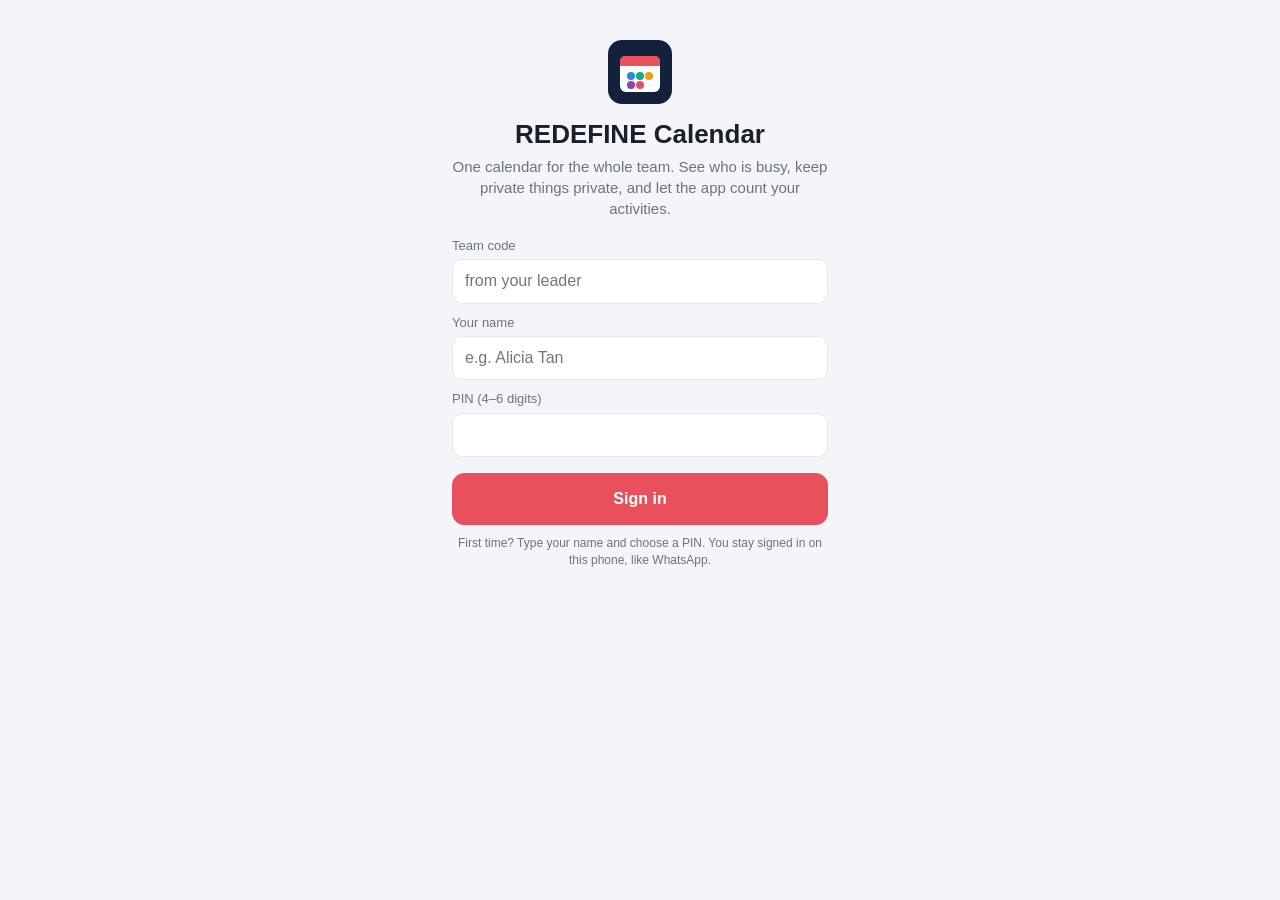
==== docs/index.html @ 8f5ff5dd "REDEFINE Calendar: team calendar, activity counting, comments and pop-ups Co-Authored-By: Claude Opu" ====
<!doctype html>
<html lang="en">
<head>
<meta charset="utf-8">
<meta name="viewport" content="width=device-width, initial-scale=1, viewport-fit=cover">
<title>REDEFINE Calendar</title>
<meta name="description" content="One calendar for the whole REDEFINE team: see everyone's work, keep private things private, and count activities automatically.">
<meta name="theme-color" content="#14213D">
<meta name="apple-mobile-web-app-capable" content="yes">
<meta name="mobile-web-app-capable" content="yes">
<meta name="apple-mobile-web-app-status-bar-style" content="black-translucent">
<meta name="apple-mobile-web-app-title" content="REDEFINE Cal">
<link rel="manifest" href="manifest.webmanifest">
<link rel="icon" href="icons/icon.svg" type="image/svg+xml">
<link rel="apple-touch-icon" href="icons/apple-touch-icon.png">
<link rel="stylesheet" href="style.css">
</head>
<body>
<div id="app"></div>
<div id="banner" role="status" aria-live="polite"></div>
<div id="toasts" aria-live="polite"></div>
<div id="modal-root"></div>
<script src="config.js"></script>
<script src="core.js"></script>
<script src="app.js"></script>
</body>
</html>
---- docs/style.css ----
:root {
  --navy: #14213D; --coral: #E8505B; --bg: #F4F5F9; --card: #FFFFFF; --text: #1B1F2A; --muted: #6B7280; --line: #E5E7EB;
  --soft: #EEF0F5; --green: #10AC84; --gold: #E1A100; --warn: #D97706; --bad: #DC2626;
  --safe-b: env(safe-area-inset-bottom, 0px); --safe-t: env(safe-area-inset-top, 0px);
}
@media (prefers-color-scheme: dark) {
  :root { --bg: #0F1320; --card: #1A2033; --text: #E8EAF0; --muted: #9AA3B5; --line: #2A3148; --soft: #232A40; }
}
* { box-sizing: border-box; }
html, body { margin: 0; background: var(--bg); color: var(--text); font: 15px/1.4 -apple-system, BlinkMacSystemFont, "Segoe UI", Roboto, "Helvetica Neue", Arial, "PingFang SC", "Microsoft YaHei", sans-serif; -webkit-tap-highlight-color: transparent; }
body.locked { overflow: hidden; }
#app { max-width: 720px; margin: 0 auto; min-height: 100vh; padding-bottom: calc(76px + var(--safe-b)); }
a { color: inherit; text-decoration: none; }
button { font: inherit; color: inherit; cursor: pointer; }
input, select, textarea { font: inherit; color: var(--text); background: var(--card); border: 1px solid var(--line); border-radius: 10px; padding: 10px 12px; width: 100%; font-size: 16px; }
input:focus, select:focus, textarea:focus { outline: 2px solid var(--coral); border-color: transparent; }
label { display: block; font-size: 13px; color: var(--muted); margin: 10px 0 0; }
label input, label select, label textarea { margin-top: 4px; }
h1, h2, h3, h4 { margin: 0 0 6px; line-height: 1.2; }
h4 { font-size: 15px; }
p { margin: 6px 0; }
.muted { color: var(--muted); } .tiny { font-size: 12px; } .small { font-size: 13px; } .center { text-align: center; }
.ok-t { color: var(--green); font-weight: 600; } .warn-t { color: var(--warn); font-weight: 600; }
.row { display: flex; gap: 8px; flex-wrap: wrap; align-items: center; margin-top: 10px; } .row.end { justify-content: flex-end; } .row.between { justify-content: space-between; margin: 0; }
.grow { flex: 1; min-width: 0; }
main { padding: 12px 14px; }

/* buttons */
.btn { border: 1px solid var(--line); background: var(--card); border-radius: 12px; padding: 10px 16px; font-weight: 600; display: inline-flex; align-items: center; justify-content: center; gap: 6px; min-height: 42px; }
.btn.primary { background: var(--coral); border-color: var(--coral); color: #fff; }
.btn.danger { background: var(--bad); border-color: var(--bad); color: #fff; }
.btn.danger.ghost { background: transparent; color: var(--bad); border-color: var(--line); }
.btn.ghost { background: transparent; }
.btn.big { width: 100%; padding: 14px; font-size: 16px; }
.btn.tiny { min-height: 32px; padding: 5px 10px; font-size: 13px; border-radius: 9px; }
.btn:disabled { opacity: .5; }
.link { background: none; border: 0; color: var(--coral); padding: 2px 4px; font-weight: 600; } .link.danger { color: var(--bad); }
.icon-btn { background: none; border: 0; font-size: 20px; width: 40px; height: 40px; display: inline-flex; align-items: center; justify-content: center; border-radius: 10px; color: #fff; }
.file input { display: none; }
.file { margin-top: 8px; }

/* header + tabs */
.top { position: sticky; top: 0; z-index: 20; background: var(--navy); color: #fff; display: flex; align-items: center; gap: 8px; padding: calc(8px + var(--safe-t)) 12px 8px; min-height: 52px; }
.top h2 { font-size: 17px; margin: 0; flex: 1; white-space: nowrap; overflow: hidden; text-overflow: ellipsis; }
.top .back { font-size: 32px; line-height: 1; width: 32px; color: #fff; }
.brand { display: inline-flex; }
.sample { background: #FFF4D6; color: #6B4E00; text-align: center; font-size: 12px; padding: 4px; font-weight: 600; }
.offline { background: var(--warn); color: #fff; text-align: center; font-size: 13px; padding: 5px; }
.tabs { position: fixed; bottom: 0; left: 0; right: 0; z-index: 30; display: flex; background: var(--card); border-top: 1px solid var(--line); padding-bottom: var(--safe-b); max-width: 720px; margin: 0 auto; }
.tabs a { flex: 1; text-align: center; padding: 7px 0 6px; font-size: 11px; color: var(--muted); }
.tabs a.on { color: var(--coral); font-weight: 700; }
.tabs .ti { display: block; font-size: 21px; position: relative; width: 30px; margin: 0 auto; }
.badge { position: absolute; top: -4px; right: -12px; background: var(--coral); color: #fff; font-style: normal; font-size: 10px; font-weight: 700; border-radius: 10px; padding: 1px 5px; min-width: 18px; line-height: 15px; }
.fab { position: fixed; right: max(16px, calc(50vw - 344px)); bottom: calc(78px + var(--safe-b)); z-index: 25; width: 58px; height: 58px; border-radius: 50%; border: 0; background: var(--coral); color: #fff; font-size: 32px; box-shadow: 0 6px 18px rgba(232, 80, 91, .45); }

/* avatars + pills */
.av { display: inline-flex; align-items: center; justify-content: center; width: 26px; height: 26px; border-radius: 50%; color: #fff; font-size: 11px; font-weight: 700; flex: none; vertical-align: middle; overflow: hidden; }
.av-xs { width: 18px; height: 18px; font-size: 8px; } .av-sm { width: 24px; height: 24px; font-size: 10px; } .av-md { width: 44px; height: 44px; font-size: 15px; } .av-lg { width: 60px; height: 60px; font-size: 22px; }
.pill { display: inline-block; font-size: 11px; font-weight: 600; padding: 1px 7px; border-radius: 20px; margin: 3px 4px 0 0; }
.pill.grey { background: var(--soft); color: var(--muted); } .pill.green { background: #D1FAE5; color: #065F46; } .pill.gold { background: #FEF3C7; color: #92400E; } .pill.warn { background: #FFEDD5; color: #9A3412; }

/* calendar */
.seg { display: flex; background: var(--soft); border-radius: 12px; padding: 3px; margin-bottom: 10px; }
.seg button { flex: 1; border: 0; background: none; padding: 8px 4px; border-radius: 9px; font-size: 13px; font-weight: 600; color: var(--muted); }
.seg button.on { background: var(--card); color: var(--text); box-shadow: 0 1px 3px rgba(0, 0, 0, .1); }
.chips { display: flex; gap: 6px; overflow-x: auto; padding-bottom: 6px; margin: 0 -14px 6px; padding-left: 14px; padding-right: 14px; scrollbar-width: none; }
.chips::-webkit-scrollbar { display: none; }
.chip { flex: none; border: 1px solid var(--line); background: var(--card); border-radius: 20px; padding: 5px 11px 5px 7px; font-size: 13px; display: inline-flex; align-items: center; gap: 5px; }
.chip i { width: 10px; height: 10px; border-radius: 50%; }
.chip.on { background: var(--navy); color: #fff; border-color: var(--navy); }
.confirm-bar { display: flex; align-items: center; gap: 6px; background: #FFF7E6; color: #7C4A00; border: 1px solid #FCD9A0; border-radius: 12px; padding: 10px 12px; font-size: 14px; margin: 4px 0 10px; }
.confirm-bar span { margin-left: auto; font-size: 20px; }
.monthnav { display: flex; align-items: center; gap: 6px; margin: 4px 0 8px; }
.monthnav b { font-size: 18px; flex: 1; text-align: center; }
.nav { border: 0; background: var(--soft); width: 38px; height: 38px; border-radius: 10px; font-size: 22px; }
.grid { background: var(--card); border-radius: 14px; overflow: hidden; border: 1px solid var(--line); }
.gh, .gw { display: grid; grid-template-columns: repeat(7, minmax(0, 1fr)); }
.gh span { text-align: center; font-size: 11px; color: var(--muted); padding: 5px 0; font-weight: 600; }
.gd { border: 0; border-top: 1px solid var(--line); border-left: 1px solid var(--line); background: none; min-height: 74px; padding: 2px 1px 3px; text-align: left; display: flex; flex-direction: column; gap: 1px; overflow: hidden; }
.gw .gd:first-child { border-left: 0; }
.gd.dim { opacity: .4; }
.gd .dn { font-size: 12px; font-weight: 600; padding: 1px 4px; align-self: flex-start; border-radius: 10px; }
.gd.today .dn { background: var(--coral); color: #fff; }
.gd.sel { background: rgba(232, 80, 91, .08); box-shadow: inset 0 0 0 2px var(--coral); }
.bar { display: block; font-size: 9.5px; line-height: 13px; padding: 0 3px; border-radius: 3px; background: var(--c); color: #fff; white-space: nowrap; overflow: hidden; text-overflow: clip; }
.bar.busy { background: repeating-linear-gradient(135deg, #9CA3AF 0 4px, #B6BCC6 4px 8px); }
.bar.x { opacity: .45; text-decoration: line-through; }
.more { font-size: 9.5px; color: var(--muted); padding-left: 3px; }
.agenda { margin-top: 14px; }
.agenda h3 { font-size: 14px; color: var(--muted); font-weight: 700; margin: 0 0 6px; }
.empty { color: var(--muted); text-align: center; padding: 18px 0; } .empty.small { padding: 6px 0; text-align: left; }
.ev { display: flex; gap: 10px; align-items: flex-start; background: var(--card); border-radius: 12px; padding: 10px 12px; margin-bottom: 7px; border-left: 5px solid var(--c); }
.ev.busy { border-left-color: #9CA3AF; background: repeating-linear-gradient(135deg, var(--card) 0 10px, var(--soft) 10px 20px); }
.ev.x { opacity: .55; }
.ev .et { width: 74px; flex: none; font-size: 12px; color: var(--muted); font-weight: 600; }
.ev .eb { flex: 1; min-width: 0; }
.ev .eb b { display: block; font-size: 15px; overflow-wrap: anywhere; }
.ev .eb small { color: var(--muted); font-size: 12px; display: flex; align-items: center; gap: 4px; flex-wrap: wrap; }
.ev .with { display: flex; align-items: center; } .ev .with .av { margin-left: -5px; border: 2px solid var(--card); }

/* team day */
.freenow { background: var(--card); border-radius: 12px; padding: 9px 12px; margin: 0 0 8px; font-size: 14px; }
.team { background: var(--card); border-radius: 14px; border: 1px solid var(--line); overflow: hidden; }
.tr { display: flex; border-top: 1px solid var(--line); min-height: 44px; }
.tr.th { border-top: 0; min-height: 22px; }
.tn { width: 74px; flex: none; display: flex; align-items: center; gap: 4px; padding: 0 6px; font-size: 12px; font-weight: 600; border-right: 1px solid var(--line); overflow: hidden; white-space: nowrap; }
.tl { position: relative; flex: 1; background-image: repeating-linear-gradient(90deg, transparent 0, transparent calc(12.5% - 1px), var(--line) calc(12.5% - 1px), var(--line) 12.5%); }
.tl.hours { background: none; }
.tl.hours span { position: absolute; top: 3px; font-size: 10px; color: var(--muted); transform: translateX(-2px); }
.rows { position: relative; }
.rows { --nw: 74px; }
.rows .now { position: absolute; top: 0; bottom: 0; width: 2px; background: var(--coral); pointer-events: none; }
.blk { position: absolute; top: 6px; bottom: 6px; background: var(--c); color: #fff; font-size: 10px; line-height: 1.2; border-radius: 5px; padding: 2px 3px; overflow: hidden; white-space: nowrap; box-shadow: 0 0 0 1px var(--card); }
.blk.busy { background: repeating-linear-gradient(135deg, #9CA3AF 0 4px, #B6BCC6 4px 8px); color: #1F2937; }
.allday { position: absolute; left: 2px; right: 2px; top: 1px; font-size: 9px; color: var(--muted); white-space: nowrap; overflow: hidden; }

/* cards */
.card { background: var(--card); border-radius: 14px; padding: 14px; margin-bottom: 12px; box-shadow: 0 1px 2px rgba(0, 0, 0, .04); }
.evhead { border-top: 6px solid var(--c); }
.evhead h2 { font-size: 20px; overflow-wrap: anywhere; }
.notes { white-space: pre-wrap; background: var(--soft); border-radius: 10px; padding: 8px 10px; }
.outs { display: flex; gap: 6px; flex-wrap: wrap; margin-top: 6px; }
.out { flex: 1; min-width: 90px; border: 2px solid var(--green); color: var(--green); background: transparent; border-radius: 12px; padding: 10px 6px; font-weight: 700; }
.out.gold { border-color: var(--gold); color: var(--gold); } .out.grey { border-color: var(--line); color: var(--muted); }
.out.on { background: var(--green); color: #fff; } .out.gold.on { background: var(--gold); color: #fff; } .out.grey.on { background: var(--muted); color: #fff; border-color: var(--muted); }
.result { font-weight: 700; }
.cheers { display: flex; align-items: center; gap: 8px; margin: 6px 0 12px; }
.cheer { border: 1px solid var(--line); background: var(--card); border-radius: 20px; padding: 7px 14px; font-weight: 700; }
.cheer.on { background: #FEF3C7; border-color: var(--gold); }
.cheers .muted { flex: 1; }
.comments h4 { margin-top: 6px; }
.cmt { display: flex; gap: 8px; margin: 8px 0; } .cmt p { margin: 2px 0; overflow-wrap: anywhere; }
.composer { display: flex; gap: 8px; margin-top: 8px; }
.composer input { flex: 1; border-radius: 22px; }
.composer .btn { border-radius: 22px; }
.composer.fixed { position: fixed; left: 0; right: 0; bottom: 0; z-index: 30; background: var(--card); border-top: 1px solid var(--line); padding: 8px 10px calc(8px + var(--safe-b)); margin: 0 auto; max-width: 720px; }
.cf { border-left: 5px solid var(--c); } .cf small { display: block; }

/* chat */
.thread { display: flex; gap: 10px; align-items: center; padding: 10px 4px; border-bottom: 1px solid var(--line); }
.thread .tb { flex: 1; min-width: 0; } .thread .tb b { display: block; } .thread .tb small { display: block; color: var(--muted); white-space: nowrap; overflow: hidden; text-overflow: ellipsis; }
.thread .tm { font-size: 11px; color: var(--muted); text-align: right; position: relative; min-width: 40px; }
.thread .tm .badge { position: static; display: inline-block; margin-top: 4px; }
.thread.small { padding: 8px 0; }
.sub { margin: 16px 0 4px; color: var(--muted); font-size: 13px; }
.thread-view { padding-bottom: 80px; }
.msgs { display: flex; flex-direction: column; gap: 5px; }
.msg { max-width: 80%; background: var(--card); border-radius: 4px 14px 14px 14px; padding: 6px 10px 4px; align-self: flex-start; box-shadow: 0 1px 1px rgba(0, 0, 0, .06); user-select: none; -webkit-user-select: none; }
.msg.mine { align-self: flex-end; background: #DCF8C6; color: #111; border-radius: 14px 4px 14px 14px; }
.msg b { font-size: 12px; } .msg p { margin: 1px 0; white-space: pre-wrap; overflow-wrap: anywhere; } .msg small { display: block; text-align: right; font-size: 10px; opacity: .6; }
.daysep { align-self: center; font-size: 11px; background: var(--soft); color: var(--muted); padding: 2px 10px; border-radius: 10px; margin: 8px 0 2px; }
.win { align-self: center; background: #FEF3C7; color: #92400E; font-weight: 700; font-size: 13px; padding: 5px 12px; border-radius: 14px; }

/* stats */
.funnel .fr { display: flex; align-items: center; gap: 8px; margin: 5px 0; }
.fl { width: 96px; font-size: 13px; } .fl b { color: var(--coral); }
.fb { flex: 1; height: 14px; background: var(--soft); border-radius: 7px; overflow: hidden; } .fb i { display: block; height: 100%; background: linear-gradient(90deg, var(--coral), #F28B82); border-radius: 7px; }
.fv { width: 34px; text-align: right; }
.kpis { display: grid; grid-template-columns: repeat(4, 1fr); gap: 6px; margin-top: 12px; }
.kpi, .mae div { background: var(--soft); border-radius: 10px; padding: 7px 4px; text-align: center; }
.kpi small, .mae small { display: block; font-size: 11px; color: var(--muted); font-weight: 700; } .kpi b, .mae b { display: block; font-size: 18px; } .kpi span, .mae span { font-size: 10px; color: var(--muted); }
.mae { display: grid; grid-template-columns: repeat(3, 1fr); gap: 6px; margin-top: 6px; }
.mae div { background: #E8EEFB; } @media (prefers-color-scheme: dark) { .mae div { background: #22305A; } }
.anp { font-size: 15px; margin-top: 10px; } .others { font-size: 13px; color: var(--muted); }
.tablewrap { overflow-x: auto; margin: 0 -14px; padding: 0 14px; }
.board { border-collapse: collapse; width: 100%; font-size: 13px; white-space: nowrap; }
.board th, .board td { padding: 6px 5px; text-align: center; border-bottom: 1px solid var(--line); }
.board th { font-size: 11px; color: var(--muted); } .board .l { text-align: left; }
.board tr.you td { background: rgba(232, 80, 91, .08); font-weight: 700; }
.board tr.tot td { font-weight: 700; border-top: 2px solid var(--text); }

/* me */
.who { display: flex; gap: 12px; align-items: center; }
.colors { display: flex; flex-wrap: wrap; gap: 8px; }
.col { width: 32px; height: 32px; border-radius: 50%; border: 3px solid transparent; }
.col.on { border-color: var(--text); }
.steps { padding-left: 18px; } .steps li { margin: 8px 0; }
.kbd { border: 1px solid var(--line); border-radius: 5px; padding: 0 5px; }
.mrow { display: flex; align-items: center; gap: 8px; flex-wrap: wrap; } .mrow small { display: block; } .mrow.off { opacity: .55; }

/* import */
.import .imp { display: flex; gap: 8px; background: var(--card); border-radius: 12px; padding: 10px; margin-bottom: 8px; border: 2px solid transparent; opacity: .7; }
.import .imp.on { opacity: 1; border-color: var(--green); }
.import .imp.bad { border-color: var(--bad); opacity: 1; }
.tick input { width: 22px; height: 22px; margin-top: 8px; }
.it { font-weight: 600; padding: 7px 9px; }
.irow { display: flex; gap: 6px; margin-top: 6px; align-items: center; flex-wrap: wrap; }
.irow input[type=date] { width: 150px; padding: 7px; } .irow input[type=time] { width: 104px; padding: 7px; } .irow select { flex: 1; padding: 7px; min-width: 150px; }
.vis-t { border: 1px solid var(--line); background: var(--soft); border-radius: 10px; padding: 7px 10px; font-size: 13px; }
.probs { display: block; color: var(--bad); font-size: 12px; margin-top: 4px; font-weight: 600; }
.note { background: var(--soft); border-radius: 10px; padding: 8px 10px; font-size: 13px; margin: 8px 0; }
.sticky-actions { position: sticky; bottom: calc(10px + var(--safe-b)); margin-top: 12px; }
.import .sticky-actions .btn { box-shadow: 0 6px 18px rgba(0, 0, 0, .18); }
.spinner { width: 36px; height: 36px; border: 4px solid var(--soft); border-top-color: var(--coral); border-radius: 50%; animation: spin 1s linear infinite; margin: 16px auto; }
@keyframes spin { to { transform: rotate(360deg); } }

/* sign in */
.signin { max-width: 420px; margin: 0 auto; padding: calc(40px + var(--safe-t)) 22px 30px; text-align: center; }
.signin form { text-align: left; margin: 18px 0 10px; } .signin .btn { margin-top: 16px; }
.signin h1 { margin-top: 10px; font-size: 26px; }
.sample-note { background: #FFF4D6; color: #6B4E00; border-radius: 10px; padding: 8px; font-size: 13px; }

/* modal sheet */
#modal-root { display: none; } #modal-root.open { display: block; }
.scrim { position: fixed; inset: 0; background: rgba(10, 14, 25, .5); z-index: 50; }
.sheet { position: fixed; left: 0; right: 0; bottom: 0; z-index: 51; background: var(--bg); border-radius: 18px 18px 0 0; padding: 16px 16px calc(16px + var(--safe-b)); max-height: 92vh; overflow-y: auto; max-width: 720px; margin: 0 auto; animation: up .2s ease-out; }
@keyframes up { from { transform: translateY(40px); opacity: 0; } }
.sheet h3 { font-size: 18px; } .sheet .icon-btn { color: var(--text); }
.title-in { font-size: 18px; font-weight: 600; margin-top: 8px; }
.detect { min-height: 16px; color: var(--green) !important; }
.types { display: flex; flex-wrap: wrap; gap: 6px; margin: 6px 0; }
.tp { border: 1px solid var(--line); background: var(--card); border-radius: 18px; padding: 6px 10px; font-size: 13px; }
.tp.on { background: var(--navy); color: #fff; border-color: var(--navy); }
.shake { animation: shake .3s; } @keyframes shake { 25% { transform: translateX(-6px); } 75% { transform: translateX(6px); } }
.switch { display: flex; align-items: center; gap: 8px; color: var(--text); font-size: 15px; } .switch input { width: 20px; height: 20px; margin: 0; }
.two { display: grid; grid-template-columns: 1fr 1fr; gap: 0 8px; } .two label:first-child { grid-column: 1 / -1; }
[hidden] { display: none !important; }
.lbl { font-size: 13px; color: var(--muted); margin-top: 12px; }
.vis { display: flex; gap: 8px; margin-top: 4px; }
.vb { flex: 1; border: 2px solid var(--line); background: var(--card); border-radius: 12px; padding: 10px; font-weight: 700; }
.vb.on { border-color: var(--coral); background: rgba(232, 80, 91, .08); }
.withpick { display: flex; flex-wrap: wrap; gap: 6px; margin-top: 4px; }
.wp { border: 1px solid var(--line); background: var(--card); border-radius: 18px; padding: 4px 10px 4px 4px; font-size: 13px; display: inline-flex; align-items: center; gap: 5px; }
.wp.on { background: var(--navy); color: #fff; border-color: var(--navy); }
.editor .sticky-actions { background: var(--bg); padding-top: 8px; bottom: 0; }

/* toasts + WhatsApp-style banner */
#toasts { position: fixed; left: 0; right: 0; bottom: calc(90px + var(--safe-b)); z-index: 60; display: flex; flex-direction: column; align-items: center; gap: 6px; pointer-events: none; }
.toast { background: #1F2937; color: #fff; padding: 10px 16px; border-radius: 12px; font-size: 14px; max-width: 90%; box-shadow: 0 6px 18px rgba(0, 0, 0, .25); transition: opacity .4s; }
.toast.good { background: #065F46; } .toast.bad { background: #991B1B; } .toast.out { opacity: 0; }
#banner { position: fixed; top: calc(6px + var(--safe-t)); left: 8px; right: 8px; z-index: 70; max-width: 520px; margin: 0 auto; transform: translateY(-140%); transition: transform .3s ease; cursor: pointer; }
#banner.show { transform: none; }
.bn { display: flex; gap: 10px; align-items: center; background: rgba(255, 255, 255, .97); color: #111; border-radius: 16px; padding: 10px 12px; box-shadow: 0 10px 30px rgba(0, 0, 0, .25); }
.bn .av { width: 38px; height: 38px; font-size: 14px; }
.bn-t { min-width: 0; } .bn-t b { display: block; font-size: 14px; } .bn-t span { display: block; font-size: 13px; color: #444; white-space: nowrap; overflow: hidden; text-overflow: ellipsis; }
@media (min-width: 560px) { .gd { min-height: 92px; } .bar { font-size: 11px; line-height: 15px; } .tn { width: 110px; } .rows { --nw: 110px; } }
.pill.navy { background: #E3E8F4; color: #14213D; }
@media (prefers-color-scheme: dark) { .pill.navy { background: #22305A; color: #DDE4F5; } }
.thread.new .tb b { color: var(--coral); }
.dot { display: block; width: 9px; height: 9px; border-radius: 50%; background: var(--coral); margin: 5px 0 0 auto; }

.case { background: var(--card); border-radius: 12px; padding: 10px 12px; margin-bottom: 8px; }
.modes { display: grid; grid-template-columns: repeat(4, 1fr); gap: 6px; margin-top: 4px; }
.md { border: 2px solid var(--line); background: var(--card); border-radius: 10px; padding: 6px 2px; font-weight: 800; font-size: 15px; }
.md small { display: block; font-size: 9.5px; font-weight: 600; color: var(--muted); }
.md.on { border-color: var(--gold); background: #FEF3C7; color: #92400E; }
.sumline { font-size: 15px; margin: 8px 0 2px; }
.cases { width: 100%; border-collapse: collapse; font-size: 13px; margin: 8px 0 2px; }
.cases th, .cases td { padding: 5px 4px; border-bottom: 1px solid var(--line); text-align: center; } .cases .l { text-align: left; } .cases th { font-size: 11px; color: var(--muted); }
.teamtot { display: grid; grid-template-columns: repeat(4, 1fr); gap: 6px; margin: 8px 0 4px; }
.teamtot .kpi { background: #FDECEE; } .teamtot .kpi b { font-size: 15px; }
@media (prefers-color-scheme: dark) { .teamtot .kpi { background: #3A2530; } }
.board .sum { font-weight: 800; background: rgba(20, 33, 61, .05); }

.closelist { white-space: pre-wrap; font: 14px/1.5 -apple-system, BlinkMacSystemFont, "Segoe UI", Roboto, sans-serif; background: var(--soft); border-radius: 10px; padding: 10px 12px; margin: 8px 0 0; overflow-wrap: anywhere; }
.board .anpc { font-weight: 700; }
@media (max-width: 480px) { .board { font-size: 12px; } .board th, .board td { padding: 6px 3px; } .board .av-xs { display: none; } .tablewrap { margin: 0 -10px; padding: 0 10px; } }
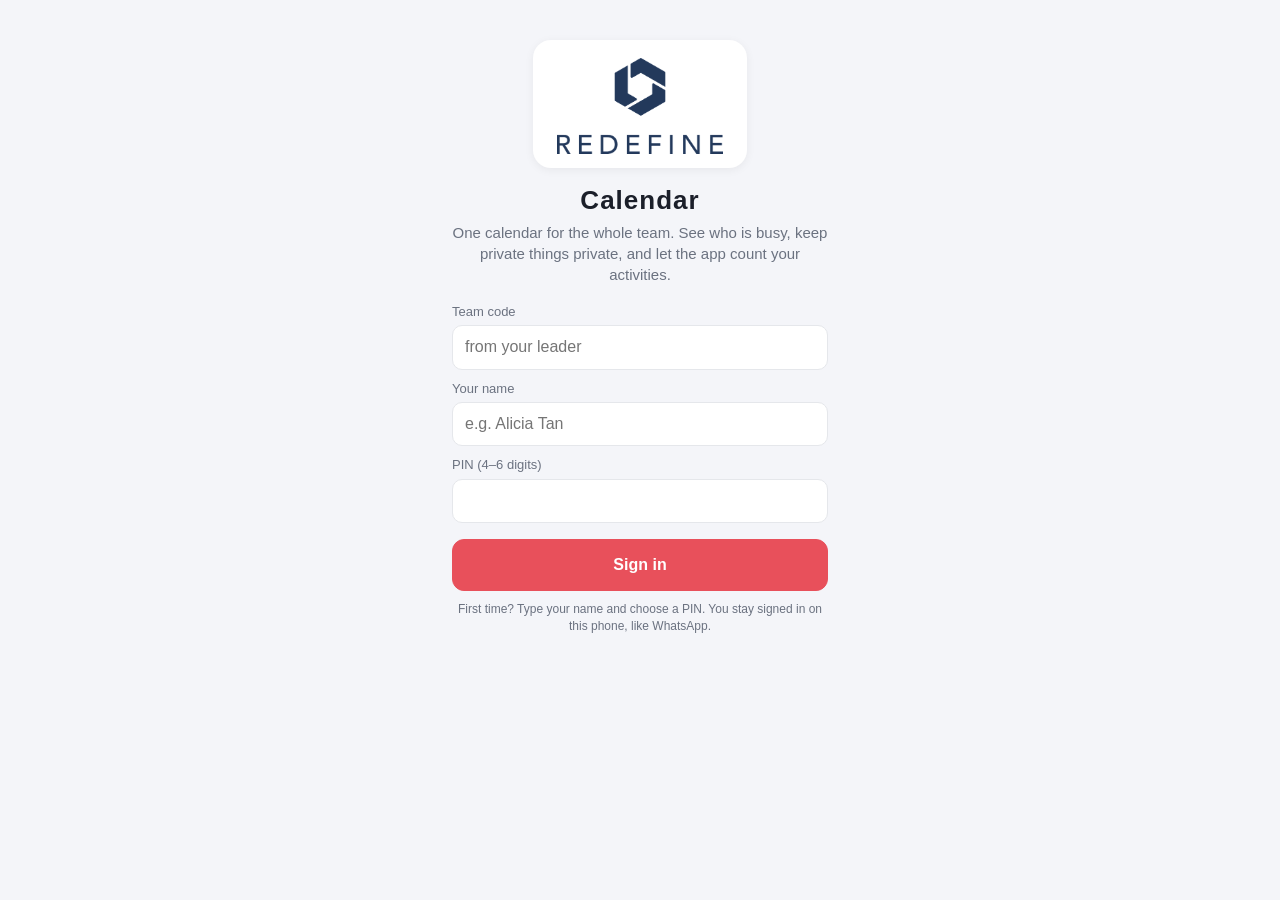
==== commit 7f84f73f: "REDEFINE logo: top bar, sign-in screen, home-screen icon and tab icon; app v26 Co-Authored-By: Claud" ====
--- a/docs/index.html
+++ b/docs/index.html
@@ -11,7 +11,7 @@
 <meta name="apple-mobile-web-app-status-bar-style" content="black-translucent">
 <meta name="apple-mobile-web-app-title" content="REDEFINE Cal">
 <link rel="manifest" href="manifest.webmanifest">
-<link rel="icon" href="icons/icon.svg" type="image/svg+xml">
+<link rel="icon" href="icons/icon-192.png" type="image/png">
 <link rel="apple-touch-icon" href="icons/apple-touch-icon.png">
 <link rel="stylesheet" href="style.css">
 </head>
--- a/docs/style.css
+++ b/docs/style.css
@@ -228,8 +228,8 @@
 #toasts { position: fixed; left: 0; right: 0; bottom: calc(90px + var(--safe-b)); z-index: 60; display: flex; flex-direction: column; align-items: center; gap: 6px; pointer-events: none; }
 .toast { background: #1F2937; color: #fff; padding: 10px 16px; border-radius: 12px; font-size: 14px; max-width: 90%; box-shadow: 0 6px 18px rgba(0, 0, 0, .25); transition: opacity .4s; }
 .toast.good { background: #065F46; } .toast.bad { background: #991B1B; } .toast.out { opacity: 0; }
-#banner { position: fixed; top: calc(6px + var(--safe-t)); left: 8px; right: 8px; z-index: 70; max-width: 520px; margin: 0 auto; transform: translateY(-140%); transition: transform .3s ease; cursor: pointer; }
-#banner.show { transform: none; }
+#banner { position: fixed; top: calc(6px + var(--safe-t)); left: 8px; right: 8px; z-index: 70; max-width: 520px; margin: 0 auto; transform: translateY(calc(-100% - 20px - var(--safe-t))); opacity: 0; visibility: hidden; pointer-events: none; transition: transform .3s ease, opacity .3s ease, visibility 0s linear .3s; cursor: pointer; }
+#banner.show { transform: none; opacity: 1; visibility: visible; pointer-events: auto; transition: transform .3s ease, opacity .2s ease; }
 .bn { display: flex; gap: 10px; align-items: center; background: rgba(255, 255, 255, .97); color: #111; border-radius: 16px; padding: 10px 12px; box-shadow: 0 10px 30px rgba(0, 0, 0, .25); }
 .bn .av { width: 38px; height: 38px; font-size: 14px; }
 .bn-t { min-width: 0; } .bn-t b { display: block; font-size: 14px; } .bn-t span { display: block; font-size: 13px; color: #444; white-space: nowrap; overflow: hidden; text-overflow: ellipsis; }
@@ -255,3 +255,89 @@
 .closelist { white-space: pre-wrap; font: 14px/1.5 -apple-system, BlinkMacSystemFont, "Segoe UI", Roboto, sans-serif; background: var(--soft); border-radius: 10px; padding: 10px 12px; margin: 8px 0 0; overflow-wrap: anywhere; }
 .board .anpc { font-weight: 700; }
 @media (max-width: 480px) { .board { font-size: 12px; } .board th, .board td { padding: 6px 3px; } .board .av-xs { display: none; } .tablewrap { margin: 0 -10px; padding: 0 10px; } }
+
+.attend .alist { margin-top: 8px; display: flex; flex-wrap: wrap; gap: 4px 8px; align-items: center; font-size: 13px; }
+.attend .alist b { width: 100%; font-size: 13px; }
+.attend .who { display: inline-flex; align-items: center; gap: 3px; background: var(--soft); border-radius: 12px; padding: 2px 8px 2px 2px; }
+
+.ask { background: #FFF4D6; border-radius: 10px; padding: 8px 10px; margin-bottom: 8px; }
+#ptn { flex: 1; min-width: 160px; }
+
+/* invitation not answered yet: faded */
+.bar.pend { opacity: .4; }
+.ev.pend { opacity: .55; border-left-style: dashed; }
+.blk.pend { opacity: .75; outline: 2px dashed var(--c); outline-offset: 1px; }
+.confirm-bar.invite { background: #EEF2FF; color: #1E3A8A; border-color: #C7D2FE; }
+
+.chip .ctool { margin-left: 6px; padding: 0 4px; border-radius: 8px; font-size: 13px; line-height: 18px; background: rgba(0,0,0,.08); }
+.chip.on .ctool { background: rgba(255,255,255,.22); }
+
+.wp:disabled { opacity: 1; cursor: default; }
+
+/* whole-team events: black with the white REDEFINE logo */
+.tlogo { height: 1em; width: auto; vertical-align: -0.12em; margin-right: 4px; }
+.bar.team { background: #000; color: #fff; }
+.bar.team .tlogo { height: 9px; margin-right: 2px; vertical-align: -1px; }
+.ev.team { background: #000; color: #fff; border-left-color: #000; }
+.ev.team .eb small, .ev.team .et { color: #C9CDD6; }
+.ev.team .pill.navy { background: #2A2A2A; color: #fff; }
+.blk.team { background: #000; color: #fff; }
+.blk.team .tlogo { height: 10px; margin: 0 2px; }
+.evhead.team { background: #000; color: #fff; border-top-color: #000; }
+.evhead.team .muted, .evhead.team p { color: #E5E7EB; }
+.evhead.team .tlogo { height: .95em; margin-right: 8px; }
+
+/* Team day: all-day events as strips across the row; timed blocks move below them */
+.adstrip { position: absolute; left: 2px; right: 2px; height: 13px; background: var(--c); color: #fff; font-size: 10px; line-height: 13px; border-radius: 4px; padding: 0 4px; white-space: nowrap; overflow: hidden; z-index: 1; }
+.adstrip.busy { background: repeating-linear-gradient(135deg, #9CA3AF 0 4px, #B6BCC6 4px 8px); color: #1F2937; }
+.adstrip.team { background: #000; color: #fff; }
+.adstrip.team .tlogo { height: 9px; margin: 0 3px 0 1px; vertical-align: -1px; }
+.adstrip.pend { opacity: .75; outline: 2px dashed var(--c); }
+.admore { position: absolute; right: 4px; top: 31px; font-size: 9px; color: var(--muted); }
+.tr.ad1 { min-height: 58px; } .tr.ad1 .blk { top: 19px; }
+.tr.ad2 { min-height: 72px; } .tr.ad2 .blk { top: 34px; }
+
+/* team events not answered Going yet: light */
+.bar.team.pend, .blk.team.pend, .adstrip.team.pend { opacity: .38; outline: none; }
+.ev.team.pend { opacity: .5; }
+/* notes box: always readable - light box needs dark text, also inside the black team card */
+.notes { color: var(--text); }
+.evhead.team .notes, .evhead.team p.notes { background: #F3F4F6; color: #111827; font-weight: 500; }
+@media (prefers-color-scheme: dark) { .evhead.team .notes, .evhead.team p.notes { background: #1F2937; color: #F9FAFB; } }
+
+/* upcoming team events */
+.confirm-bar.team-bar { background: #000; color: #fff; border-color: #000; }
+.confirm-bar.team-bar .tlogo { height: 16px; margin-right: 2px; }
+.confirm-bar.team-bar .ans { color: #FCD34D; }
+.tev { padding: 0; overflow: hidden; }
+.tev-head { display: block; background: #000; color: #fff; padding: 12px 14px; }
+.tev-head b { font-size: 16px; } .tev-head .tlogo { height: 15px; margin-right: 6px; vertical-align: -2px; }
+.tev-head small { display: block; color: #D1D5DB; font-size: 12px; margin-top: 3px; }
+.tev .outs, .tev p { margin: 10px 12px; }
+
+.btn.wa { background: #25D366; border-color: #25D366; color: #fff; width: 100%; margin-top: 8px; }
+
+/* Agenda view */
+.ag { background: var(--card); border-radius: 14px; border: 1px solid var(--line); overflow: hidden; }
+.ag-day { display: flex; border-top: 1px solid var(--line); min-height: 52px; }
+.ag-day:first-child { border-top: 0; }
+.ag-day.today { background: var(--soft); }
+.ag-date { width: 74px; flex: none; border: 0; background: none; text-align: center; padding: 6px 0; }
+.ag-date b { display: block; font-size: 26px; line-height: 1.05; font-weight: 700; }
+.ag-date small { font-size: 11px; color: var(--muted); }
+.ag-day.sun .ag-date b, .ag-day.sun .ag-date small { color: var(--coral); }
+.ag-day.today .ag-date b { color: var(--coral); }
+.ag-evs { flex: 1; min-width: 0; padding: 7px 10px 7px 0; display: flex; flex-direction: column; justify-content: center; }
+.ag-ev { display: flex; gap: 10px; align-items: baseline; font-size: 14px; line-height: 1.55; }
+.ag-t { width: 64px; flex: none; font-size: 12px; font-weight: 700; white-space: nowrap; }
+.ag-ti { flex: 1; min-width: 0; overflow: hidden; white-space: nowrap; text-overflow: ellipsis; }
+.ag-ev.pend { opacity: .45; } .ag-ev.x .ag-ti { text-decoration: line-through; opacity: .6; }
+.ag-ev.busy .ag-ti { color: var(--muted); }
+.ag-ev.team .ag-ti { background: #000; color: #fff; border-radius: 5px; padding: 0 6px; flex: 0 1 auto; }
+.ag-ev.team .tlogo { height: 11px; margin-right: 4px; vertical-align: -1px; }
+
+/* REDEFINE logo */
+.brand-logo { height: 24px; width: auto; display: block; }
+.signin .logo { background: #fff; border-radius: 18px; padding: 18px 24px 14px; display: inline-block; box-shadow: 0 2px 10px rgba(0,0,0,.06); }
+.signin-logo { height: 96px; width: auto; display: block; }
+.signin h1 { margin-top: 12px; letter-spacing: 1px; }
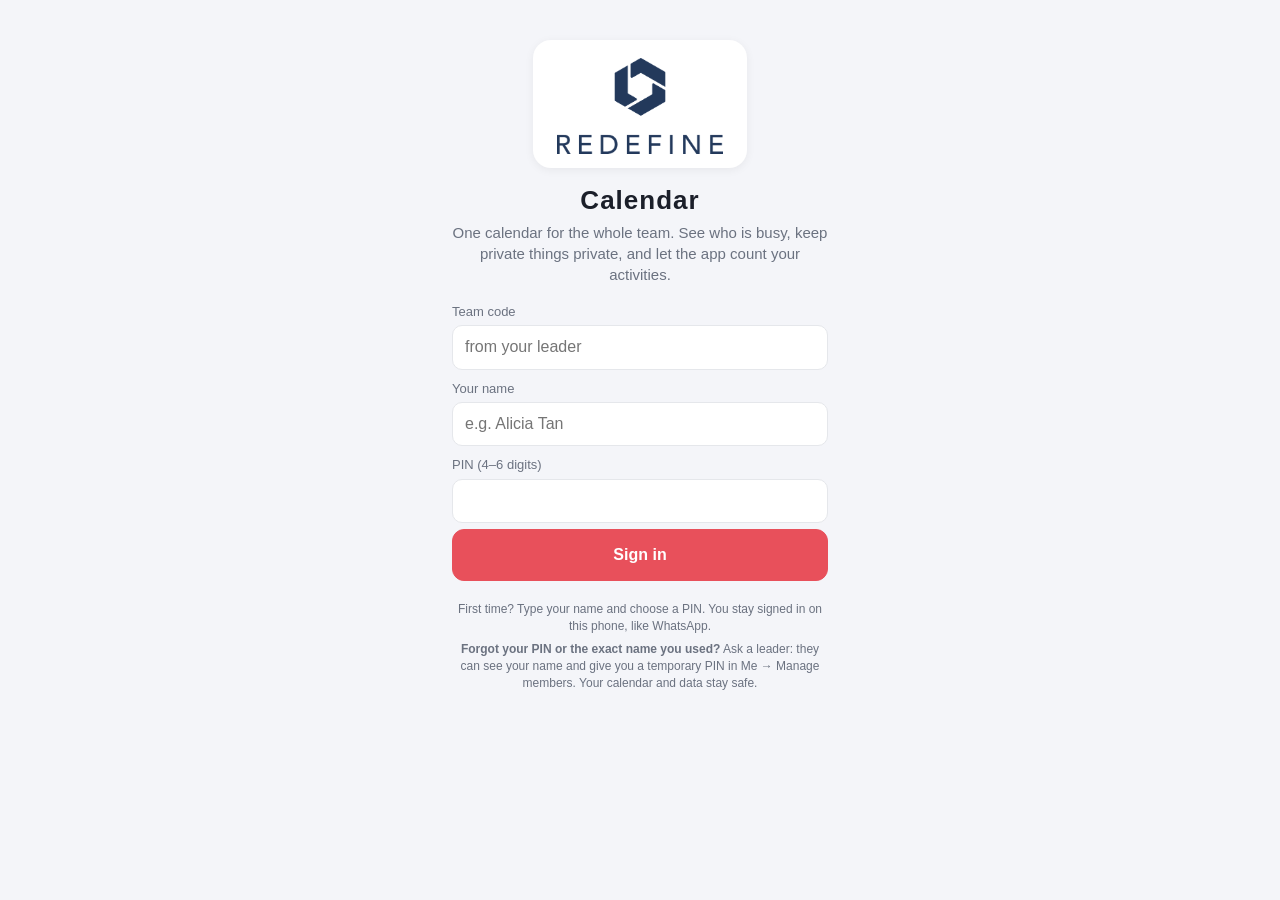
==== commit b8151db9: "Root-cause fix for bottom bar / sheet shifting on iPhone: app frame follows the visual viewport; v45" ====
--- a/docs/index.html
+++ b/docs/index.html
@@ -16,7 +16,7 @@
 <link rel="stylesheet" href="style.css">
 </head>
 <body>
-<div id="app"></div>
+<div id="scroll"><div id="app"></div></div>
 <div id="banner" role="status" aria-live="polite"></div>
 <div id="toasts" aria-live="polite"></div>
 <div id="modal-root"></div>
--- a/docs/style.css
+++ b/docs/style.css
@@ -8,8 +8,18 @@
 }
 * { box-sizing: border-box; }
 html, body { margin: 0; background: var(--bg); color: var(--text); font: 15px/1.4 -apple-system, BlinkMacSystemFont, "Segoe UI", Roboto, "Helvetica Neue", Arial, "PingFang SC", "Microsoft YaHei", sans-serif; -webkit-tap-highlight-color: transparent; }
-body.locked { overflow: hidden; }
-#app { max-width: 720px; margin: 0 auto; min-height: 100vh; padding-bottom: calc(76px + var(--safe-b)); }
+body.locked #scroll { overflow: hidden; }
+#app { max-width: 720px; margin: 0 auto; min-height: 100%; padding-bottom: calc(76px + var(--safe-b)); }
+/* App frame. iPhone can leave what you SEE (the visual viewport) shifted or shorter than the page's own viewport, after the keyboard,
+   reopening the app or coming back from the background. Anything pinned with position:fixed to the page then floats up with a gap
+   below and its top is cut off. So the body is the frame: app.js (fitFrame) keeps it exactly on the visible area, and its transform
+   makes it the box that every fixed element (bottom bar, + button, sheets, banners) is positioned in. The page never scrolls;
+   only #scroll does. */
+html { height: 100%; overflow: hidden; overscroll-behavior: none; }
+body { position: fixed; left: 0; right: 0; top: var(--frame-top, 0px); height: var(--frame-h, 100%); width: 100%; overflow: hidden; transform: translateZ(0); }
+#scroll { position: absolute; inset: 0; overflow-y: auto; overflow-x: hidden; -webkit-overflow-scrolling: touch; overscroll-behavior: contain; }
+html.kb .tabs, html.kb .fab { display: none; }
+html.kb #app { padding-bottom: 16px; }
 a { color: inherit; text-decoration: none; }
 button { font: inherit; color: inherit; cursor: pointer; }
 input, select, textarea { font: inherit; color: var(--text); background: var(--card); border: 1px solid var(--line); border-radius: 10px; padding: 10px 12px; width: 100%; font-size: 16px; }
@@ -46,10 +56,13 @@
 .brand { display: inline-flex; }
 .sample { background: #FFF4D6; color: #6B4E00; text-align: center; font-size: 12px; padding: 4px; font-weight: 600; }
 .offline { background: var(--warn); color: #fff; text-align: center; font-size: 13px; padding: 5px; }
-.tabs { position: fixed; bottom: 0; left: 0; right: 0; z-index: 30; display: flex; background: var(--card); border-top: 1px solid var(--line); padding-bottom: var(--safe-b); max-width: 720px; margin: 0 auto; }
-.tabs a { flex: 1; text-align: center; padding: 7px 0 6px; font-size: 11px; color: var(--muted); }
+.tabs { position: fixed; bottom: 0; left: 0; right: 0; z-index: 30; display: flex; background: color-mix(in srgb, var(--card) 94%, transparent); -webkit-backdrop-filter: blur(12px); backdrop-filter: blur(12px); border-top: 1px solid var(--line); padding-bottom: var(--safe-b); max-width: 720px; margin: 0 auto; }
+.tabs a { flex: 1; text-align: center; padding: 6px 0 4px; font-size: 10px; letter-spacing: .1px; color: var(--muted); }
 .tabs a.on { color: var(--coral); font-weight: 700; }
-.tabs .ti { display: block; font-size: 21px; position: relative; width: 30px; margin: 0 auto; }
+.tabs .ti { display: block; position: relative; width: 26px; height: 24px; margin: 0 auto 1px; }
+.tabs .ti svg { width: 24px; height: 24px; fill: none; stroke: currentColor; stroke-width: 1.7; stroke-linecap: round; stroke-linejoin: round; }
+.tabs a.on .ti svg { stroke-width: 2.1; }
+.tabs .badge { top: -3px; right: -9px; font-size: 9px; min-width: 15px; line-height: 13px; padding: 1px 4px; }
 .badge { position: absolute; top: -4px; right: -12px; background: var(--coral); color: #fff; font-style: normal; font-size: 10px; font-weight: 700; border-radius: 10px; padding: 1px 5px; min-width: 18px; line-height: 15px; }
 .fab { position: fixed; right: max(16px, calc(50vw - 344px)); bottom: calc(78px + var(--safe-b)); z-index: 25; width: 58px; height: 58px; border-radius: 50%; border: 0; background: var(--coral); color: #fff; font-size: 32px; box-shadow: 0 6px 18px rgba(232, 80, 91, .45); }
 
@@ -176,7 +189,10 @@
 .col.on { border-color: var(--text); }
 .steps { padding-left: 18px; } .steps li { margin: 8px 0; }
 .kbd { border: 1px solid var(--line); border-radius: 5px; padding: 0 5px; }
-.mrow { display: flex; align-items: center; gap: 8px; flex-wrap: wrap; } .mrow small { display: block; } .mrow.off { opacity: .55; }
+.mrow { display: flex; align-items: center; gap: 10px; flex-wrap: wrap; } .mrow small { display: block; margin-top: 2px; } .mrow.off { opacity: .55; }
+.mrow .grow { flex: 1; min-width: 0; } .mrow .grow b { display: block; overflow-wrap: anywhere; }
+.mbtns { flex-basis: 100%; display: flex; flex-wrap: wrap; gap: 8px; padding-top: 8px; border-top: 1px solid var(--line); }
+.mbtns .btn { flex: 1 1 auto; min-height: 38px; }
 
 /* import */
 .import .imp { display: flex; gap: 8px; background: var(--card); border-radius: 12px; padding: 10px; margin-bottom: 8px; border: 2px solid transparent; opacity: .7; }
@@ -203,8 +219,10 @@
 /* modal sheet */
 #modal-root { display: none; } #modal-root.open { display: block; }
 .scrim { position: fixed; inset: 0; background: rgba(10, 14, 25, .5); z-index: 50; }
-.sheet { position: fixed; left: 0; right: 0; bottom: 0; z-index: 51; background: var(--bg); border-radius: 18px 18px 0 0; padding: 16px 16px calc(16px + var(--safe-b)); max-height: 92vh; overflow-y: auto; max-width: 720px; margin: 0 auto; animation: up .2s ease-out; }
+.sheet { position: fixed; left: 0; right: 0; bottom: 0; z-index: 51; background: var(--bg); border-radius: 18px 18px 0 0; padding: 16px 16px calc(16px + var(--safe-b)); max-height: calc(100% - var(--safe-t) - 10px); overflow-y: auto; overscroll-behavior: contain; max-width: 720px; margin: 0 auto; animation: up .2s ease-out; }
 @keyframes up { from { transform: translateY(40px); opacity: 0; } }
+/* the title row with ✕ always stays at the top of a sheet, even when its content scrolls */
+.sheet > .row.between:first-child, .sheet > form > .row.between:first-child { position: sticky; top: -16px; z-index: 3; background: var(--bg); margin: -16px -16px 8px; padding: 16px 16px 8px; border-radius: 18px 18px 0 0; }
 .sheet h3 { font-size: 18px; } .sheet .icon-btn { color: var(--text); }
 .title-in { font-size: 18px; font-weight: 600; margin-top: 8px; }
 .detect { min-height: 16px; color: var(--green) !important; }
@@ -341,3 +359,200 @@
 .signin .logo { background: #fff; border-radius: 18px; padding: 18px 24px 14px; display: inline-block; box-shadow: 0 2px 10px rgba(0,0,0,.06); }
 .signin-logo { height: 96px; width: auto; display: block; }
 .signin h1 { margin-top: 12px; letter-spacing: 1px; }
+
+/* ===== Release 1 (enhancement PDF) ===== */
+/* 6: view tabs, chips, month and countdown stay on top while scrolling */
+.calhead { position: sticky; top: 0; z-index: 22; background: var(--bg); box-shadow: 0 4px 10px -8px rgba(0,0,0,.25); }
+.calhead .top { position: static; }
+.calhead-in { padding: 8px 14px 6px; }
+.calhead-in .seg { margin-bottom: 6px; }
+.calhead-in .chips { margin: 0 -14px 4px; }
+.calhead-in .monthnav { margin: 2px 0 2px; }
+main.cal { padding-top: 6px; }
+.countdown { font-size: 12px; color: var(--muted); text-align: center; padding: 2px 0 4px; }
+.countdown b { color: var(--coral); font-size: 13px; }
+.legend { display: flex; flex-wrap: wrap; gap: 4px 12px; justify-content: center; font-size: 11px; color: var(--muted); margin: 10px 0 4px; }
+.legend i { display: inline-block; width: 10px; height: 10px; border-radius: 3px; margin-right: 4px; vertical-align: -1px; }
+.hint { text-align: center; margin: 8px 0 0; }
+.photo-bar { background: #EEF2FF; color: #1E3A8A; border-color: #C7D2FE; }
+
+/* 19: colours by activity; yellow events use dark text */
+.bar, .blk, .adstrip { color: var(--fg, #fff); }
+.bar.busy, .blk.busy { color: #1F2937; }
+.bar.team, .blk.team, .adstrip.team { color: #fff; }
+
+/* 19: portraits */
+img.av { object-fit: cover; background: var(--soft); padding: 0; }
+.av-xxs { width: 12px; height: 12px; font-size: 6px; margin-right: 2px; vertical-align: -2px; border: 1px solid rgba(255,255,255,.7); }
+.av-xl { width: 96px; height: 96px; font-size: 32px; display: block; margin: 6px auto 10px; }
+.who-photo { text-align: center; }
+
+/* 8: month boxes - the chosen day scrolls inside; tap again opens the day */
+.gd { cursor: pointer; position: relative; user-select: none; -webkit-user-select: none; }
+.gd .dn { display: flex; align-items: baseline; gap: 3px; flex-wrap: wrap; }
+.gd-evs { display: flex; flex-direction: column; gap: 1px; max-height: 44px; overflow: hidden; }
+.gd.sel .gd-evs { overflow-y: auto; -webkit-overflow-scrolling: touch; overscroll-behavior: contain; max-height: 44px; }
+.gd .more { position: absolute; right: 3px; bottom: 1px; background: var(--card); padding: 0 2px; border-radius: 3px; }
+.gd.sel .more { display: none; }
+.lun { font-style: normal; font-size: 9px; font-weight: 700; color: #D93025; white-space: nowrap; }
+.ag-date .lun { display: block; font-size: 10px; }
+.lun-t { color: #D93025; }
+
+/* 9: big Edit button */
+.edit-top { border: 2px solid #fff; background: rgba(255,255,255,.12); color: #fff; font-weight: 800; font-size: 15px; border-radius: 12px; padding: 7px 14px; }
+
+/* 14: date and time big and clear (and never wider than the screen) */
+.two.dt { gap: 0 10px; }
+.two > label { min-width: 0; }
+.big-l > span { display: block; font-size: 15px; font-weight: 800; color: var(--text); margin: 12px 0 4px; }
+.big-in { font-size: 19px !important; font-weight: 700; padding: 12px 10px; min-width: 0; width: 100%; max-width: 100%; display: block; -webkit-appearance: none; appearance: none; text-align: left; min-height: 50px; }
+
+/* 3: laptop / PC / iPad - use the whole screen */
+@media (min-width: 760px) {
+  #app { max-width: 1400px; }
+  .tabs { max-width: 1400px; }
+  .composer.fixed { max-width: 1400px; }
+  main { padding: 16px 28px; }
+  .calhead-in { padding: 10px 28px 8px; }
+  .calhead-in .chips { margin: 0 -28px 4px; padding-left: 28px; padding-right: 28px; }
+  .fab { right: max(28px, calc(50vw - 672px)); width: 64px; height: 64px; }
+  .gd { min-height: 128px; padding: 4px 4px 6px; }
+  .gd .dn { font-size: 14px; }
+  .gd-evs, .gd.sel .gd-evs { max-height: 104px; gap: 2px; }
+  .bar { font-size: 12px; line-height: 18px; padding: 0 5px; border-radius: 4px; }
+  .lun { font-size: 11px; }
+  .av-xxs { width: 14px; height: 14px; }
+  .tn { width: 150px; font-size: 14px; }
+  .rows { --nw: 150px; }
+  .tr { min-height: 56px; }
+  .blk { font-size: 12px; }
+  .ag-day { min-height: 60px; }
+  .ag-date { width: 110px; } .ag-date b { font-size: 30px; }
+  .ag-ev { font-size: 15px; } .ag-t { width: 80px; font-size: 13px; }
+  main.stats { display: grid; grid-template-columns: 1fr 1fr; gap: 0 18px; align-items: start; }
+  main.stats > .seg { grid-column: 1 / -1; }
+  main.stats > .card:nth-of-type(2) { grid-column: 1 / -1; }
+  .sheet { max-width: 720px; border-radius: 18px; bottom: 50%; transform: translateY(50%); }
+  @keyframes up { from { opacity: 0; } }
+  .board { font-size: 14px; }
+}
+@media (min-width: 1200px) { .gd { min-height: 150px; } .gd-evs, .gd.sel .gd-evs { max-height: 126px; } }
+
+.gd-evs > .bar { flex: none; }
+
+/* ---------- Release 2: holidays, birthdays, to-do, goals, report, tour ---------- */
+.gd .dn.ph { color: #E5484D; }
+.gd.school { background: rgba(59, 130, 246, .07); }
+.hol { display: block; font-size: 9px; line-height: 1.2; color: #B45309; white-space: nowrap; overflow: hidden; text-overflow: ellipsis; padding: 0 2px; }
+.hol.ph { color: #E5484D; font-weight: 700; }
+.ag-hol { display: block; font-size: 12px; color: #B45309; padding: 2px 0; }
+.ag-hol.ph { color: #E5484D; font-weight: 700; }
+.ag-hol.sch { color: #3B82F6; }
+.day-hols:empty { display: none; } .day-hols { margin: 4px 0 8px; }
+.legend .ph-dot { color: #E5484D; margin-right: 4px; }
+.legend .sch-dot { background: rgba(59, 130, 246, .25); }
+.bday-card { text-align: center; } .bday-card h2 { margin: 10px 0 4px; }
+.av-xl { width: 84px; height: 84px; font-size: 28px; line-height: 84px; }
+main.todo .todo-add input[name=t] { width: 100%; font-size: 16px; }
+.qpick { display: flex; flex-wrap: wrap; gap: 6px; margin: 8px 0; }
+.qb { border: 1px solid var(--line); background: var(--card); border-radius: 999px; padding: 6px 10px; font-size: 12px; color: inherit; }
+.qb.on { border-color: var(--ink, #111); font-weight: 700; box-shadow: 0 0 0 1px currentColor inset; }
+.todo-add .row { align-items: center; gap: 8px; flex-wrap: wrap; } .due-in { flex: 1; min-width: 130px; }
+.quads { display: grid; grid-template-columns: 1fr; gap: 10px; margin-top: 12px; }
+@media (min-width: 640px) { .quads { grid-template-columns: 1fr 1fr; } }
+.quad { border-radius: 14px; padding: 10px 12px; background: var(--card); border: 1px solid var(--line); border-top-width: 4px; }
+.quad.q1 { border-top-color: #E5484D; } .quad.q2 { border-top-color: #F08A24; } .quad.q3 { border-top-color: #3B82F6; } .quad.q4 { border-top-color: #9CA3AF; }
+.quad h4 { margin: 0 0 6px; font-size: 14px; } .quad h4 small { display: block; font-weight: 400; color: var(--muted); font-size: 11px; }
+.td { display: flex; align-items: center; gap: 8px; padding: 6px 0; border-top: 1px solid var(--line); }
+.td .tt { flex: 1; min-width: 0; word-break: break-word; } .td .tt small { display: block; font-size: 11px; color: var(--muted); } .td .tt small.late { color: #E5484D; font-weight: 700; }
+.td.done .tt { text-decoration: line-through; color: var(--muted); }
+.tick-btn { background: none; border: 0; font-size: 20px; padding: 0 2px; cursor: pointer; }
+.empty.small { font-size: 12px; padding: 4px 0; margin: 0; }
+.person-add { margin-top: 8px; display: grid; gap: 6px; }
+.goals .seg.small button { font-size: 12px; padding: 6px 4px; }
+.goals .row label.grow { flex: 1; } .goals .row { align-items: flex-end; gap: 8px; }
+.gbar { height: 10px; border-radius: 6px; background: var(--soft); overflow: hidden; margin: 10px 0 4px; } .gbar i { display: block; height: 100%; background: #22A049; border-radius: 6px; }
+.goals h4.sub { margin: 12px 0 0; font-size: 13px; }
+.ok-t { color: #22A049; font-weight: 700; }
+.coach p { margin: 6px 0; line-height: 1.45; }
+.bigpin { font-size: 36px; font-weight: 800; letter-spacing: 6px; text-align: center; margin: 8px 0; }
+#tour { position: fixed; inset: 0; z-index: 9999; }
+.tour-hole { position: fixed; border-radius: 12px; box-shadow: 0 0 0 9999px rgba(0, 0, 0, .55); pointer-events: none; transition: all .2s; }
+.tour-tip { position: fixed; left: 12px; right: 12px; max-width: 420px; margin: 0 auto; background: var(--card, #fff); color: inherit; border-radius: 14px; padding: 12px 14px; box-shadow: 0 8px 30px rgba(0, 0, 0, .3); }
+.tour-tip small { color: var(--muted); } .tour-tip b { display: block; font-size: 16px; margin: 2px 0 4px; } .tour-tip p { margin: 0 0 10px; font-size: 14px; line-height: 1.4; }
+@media (min-width: 760px) { main.stats > .goals { grid-column: 1 / -1; } }
+
+/* ---------- Release 3: voice, subscription, celebration themes ---------- */
+.fab.mic { bottom: calc(146px + var(--safe-b)); width: 48px; height: 48px; font-size: 22px; right: max(21px, calc(50vw - 339px)); background: var(--card); color: var(--text); border: 1px solid var(--line); box-shadow: 0 4px 14px rgba(0, 0, 0, .18); }
+.voice { text-align: center; } .voice .row { justify-content: center; }
+.vu { display: flex; gap: 6px; justify-content: center; height: 34px; align-items: center; margin: 12px 0; }
+.vu span { width: 8px; height: 10px; border-radius: 4px; background: var(--coral); animation: vu 0.9s ease-in-out infinite; } .vu span:nth-child(2) { animation-delay: .15s; } .vu span:nth-child(3) { animation-delay: .3s; }
+@keyframes vu { 50% { height: 32px; } }
+.vt { font-variant-numeric: tabular-nums; color: var(--muted); }
+.spin { width: 34px; height: 34px; margin: 14px auto; border-radius: 50%; border: 4px solid var(--soft); border-top-color: var(--coral); animation: spin 1s linear infinite; } @keyframes spin { to { transform: rotate(360deg); } }
+.row.wrap { flex-wrap: wrap; gap: 8px; }
+.feed-in { font-size: 12px; margin: 8px 0; color: var(--muted); }
+.howto { margin: 8px 0; font-size: 13px; line-height: 1.45; } .howto summary { font-weight: 700; cursor: pointer; padding: 6px 0; } .howto p { margin: 6px 0; }
+.celebrate-bar { display: block; width: 100%; margin: 6px 0 8px; padding: 9px 12px; border: 0; border-radius: 12px; background: var(--coral); color: #fff; font-weight: 700; font-size: 15px; text-align: center; box-shadow: 0 3px 10px rgba(0, 0, 0, .15); }
+html[data-celebrate] body::before { content: ''; position: fixed; inset: 0; background: var(--poster, none) center top / cover no-repeat; opacity: .14; pointer-events: none; z-index: 0; }
+html[data-celebrate] #app { position: relative; z-index: 1; }
+html[data-celebrate] .calhead { background: color-mix(in srgb, var(--bg) 92%, transparent); }
+#fx { position: fixed; inset: 0; pointer-events: none; z-index: 24; }
+.theme-row { display: flex; gap: 12px; align-items: flex-start; } .theme-row .grow { flex: 1; min-width: 0; } .theme-row p { margin: 4px 0; }
+.swatch { display: grid; grid-template-columns: repeat(5, 12px); gap: 2px; padding-top: 4px; } .swatch i { width: 12px; height: 28px; border-radius: 3px; border: 1px solid rgba(0, 0, 0, .12); }
+.pill { font-size: 11px; padding: 1px 7px; border-radius: 999px; background: var(--soft); color: var(--muted); } .pill.on { background: var(--coral); color: #fff; }
+.colors { display: grid; grid-template-columns: repeat(5, 1fr); gap: 6px; } .colors .ci { font-size: 11px; margin: 0; text-align: center; } .colors input[type=color] { height: 40px; padding: 2px; }
+.poster-prev img, .poster-full { max-width: 100%; max-height: 50vh; display: block; margin: 8px auto; border-radius: 10px; }
+.btn.big { width: 100%; margin: 6px 0 10px; }
+@media (min-width: 760px) { .fab.mic { right: max(36px, calc(50vw - 664px)); bottom: calc(152px + var(--safe-b)); } }
+
+/* ---------- best time for the team ---------- */
+.besttime .seg.small { margin-bottom: 6px; } .besttime .seg.small button { font-size: 12px; padding: 7px 4px; }
+.card.bt.best { border: 2px solid #22A049; }
+.bt-time { font-size: 20px; font-weight: 800; }
+.bt-count { text-align: center; font-size: 13px; color: var(--muted); } .bt-count b { font-size: 26px; color: #22A049; } .bt-count small { display: block; }
+.hol-t { color: #B45309; }
+.heat { width: 100%; border-collapse: separate; border-spacing: 3px; font-size: 12px; text-align: center; }
+.heat th { font-weight: 600; color: var(--muted); font-size: 11px; } .heat td { border-radius: 6px; padding: 8px 2px; font-weight: 700; }
+
+/* ---------- hold-to-record voice notes ---------- */
+.fab.mic { touch-action: none; -webkit-user-select: none; user-select: none; -webkit-touch-callout: none; transition: transform .15s; }
+.fab.mic.rec { transform: scale(1.35); background: #E5484D; color: #fff; border-color: #E5484D; box-shadow: 0 0 0 10px rgba(229, 72, 77, .18); }
+#recbar { position: fixed; left: 12px; right: 84px; bottom: calc(150px + var(--safe-b)); z-index: 40; display: none; align-items: center; gap: 10px; padding: 12px 14px; border-radius: 14px; background: var(--card); color: var(--text); box-shadow: 0 6px 20px rgba(0, 0, 0, .2); font-size: 15px; max-width: 520px; pointer-events: none; }
+#recbar.on { display: flex; } #recbar.cancel { background: #E5484D; color: #fff; justify-content: center; font-weight: 700; }
+#recbar span { color: var(--muted); font-size: 13px; margin-left: auto; }
+.recdot { width: 12px; height: 12px; border-radius: 50%; background: #E5484D; animation: recblink 1s infinite; } @keyframes recblink { 50% { opacity: .25; } }
+.vnote { border-left: 4px solid #F2C200; } .vnote .row { margin-top: 8px; gap: 8px; }
+.vchk a { color: inherit; text-decoration: none; } .vchk .row { gap: 8px; margin-top: 6px; } .vchk p { margin: 6px 0; }
+
+/* ---------- faces on the person chips (PDF page 9) ---------- */
+.chip { padding: 3px 11px 3px 3px; gap: 6px; }
+.av-chip { width: 24px; height: 24px; font-size: 9px; border: 1.5px solid var(--card); box-sizing: border-box; }
+.cpair { display: inline-flex; } .cpair .av-chip + .av-chip { margin-left: -9px; }
+.cteam { background: #14213D; } .cteam img { width: 13px; height: 15px; }
+.cplus { background: #9CA3AF; font-size: 15px; font-weight: 700; }
+.chip.on .av-chip { border-color: var(--navy); }
+
+/* ---------- whose calendar, beside the month title ---------- */
+.monthnav b.mtitle { display: flex; align-items: center; justify-content: center; gap: 8px; min-width: 0; }
+.mtitle > span:last-child { white-space: nowrap; }
+.whose { display: inline-flex; flex: none; }
+.av-nav { width: 30px; height: 30px; font-size: 11px; border: 2px solid var(--card); box-sizing: border-box; }
+.whose .cpair .av-nav + .av-nav { margin-left: -11px; }
+.av-nav.cteam img { width: 15px; height: 17px; }
+
+/* ---------- best date: every day list ---------- */
+.besttime .quick { margin-top: 8px; gap: 6px; }
+.card.days { padding: 6px 10px; }
+.bday-row { display: grid; grid-template-columns: minmax(0, 1.4fr) 52px 1fr 44px; align-items: center; gap: 8px; width: 100%; padding: 9px 2px; border: 0; border-bottom: 1px solid var(--line); background: none; color: inherit; text-align: left; font-size: 14px; }
+.bday-row .d small { display: block; font-size: 11px; } .bday-row .t { color: var(--muted); font-size: 13px; }
+.bday-row .bar { height: 8px; border-radius: 4px; background: var(--soft); overflow: hidden; } .bday-row .bar i { display: block; height: 100%; border-radius: 4px; }
+.bday-row b { text-align: right; } .bday-row.top3 { font-weight: 700; } .bday-row.top3 .d { color: #22A049; }
+.bt-link { margin: 4px 0 10px; }
+
+/* ---------- send team event to WhatsApp ---------- */
+.btn.wa.primary { background: #25D366; border-color: #25D366; color: #fff; }
+.wa-row { gap: 8px; margin-top: 6px; }
+
+/* ---------- postpone a presentation ---------- */
+.postpone-btn { width: 100%; margin-top: 8px; }
